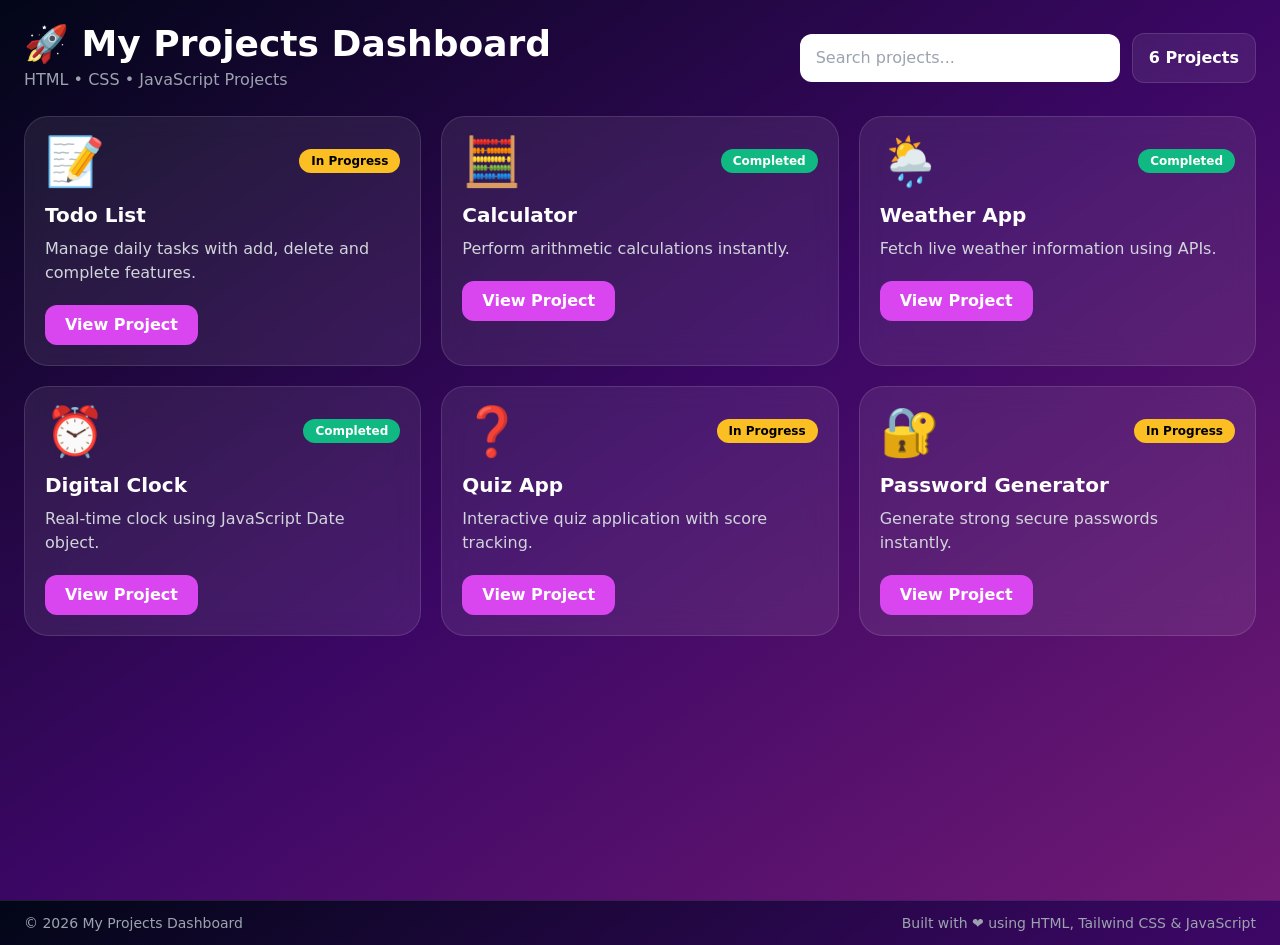
==== index.html @ 72db45e5 "added a calculator project" ====
<!DOCTYPE html>
<html lang="en">
<head>
<meta charset="UTF-8">
<meta name="viewport" content="width=device-width, initial-scale=1.0">
<title>My Projects Dashboard</title>

<script src="tailwind-min.js"></script>

<style>
    *{
        scrollbar-width: thin;
        scrollbar-color: rgba(255,255,255,.3) transparent;
    }

    ::-webkit-scrollbar{
        width:6px;
    }

    ::-webkit-scrollbar-track{
        background:transparent;
    }

    ::-webkit-scrollbar-thumb{
        background:rgba(255,255,255,.25);
        border-radius:20px;
    }

    .glass{
        backdrop-filter: blur(16px);
        background: rgba(255,255,255,.08);
        border:1px solid rgba(255,255,255,.12);
    }
</style>
</head>

<body class="h-screen overflow-hidden bg-gradient-to-br from-slate-950 via-purple-950 to-fuchsia-900 text-white">

<div class="h-screen flex flex-col">

    <!-- Header -->
    <header class="flex-shrink-0 px-6 py-6">

        <div class="max-w-7xl mx-auto">

            <div class="flex flex-col md:flex-row md:items-center md:justify-between gap-4">

                <div>
                    <h1 class="text-3xl md:text-4xl font-bold">
                        🚀 My Projects Dashboard
                    </h1>

                    <p class="text-gray-400 mt-1">
                        HTML • CSS • JavaScript Projects
                    </p>
                </div>

                <div class="flex items-center gap-3">

                    <input
                        type="text"
                        id="search"
                        placeholder="Search projects..."
                        class="w-full md:w-80 px-4 py-3 rounded-xl text-black outline-none"
                    >

                    <div
                        id="projectCount"
                        class="glass px-4 py-3 rounded-xl font-semibold whitespace-nowrap"
                    >
                        6 Projects
                    </div>

                </div>

            </div>

        </div>

    </header>

    <!-- Projects Scroll Area -->
    <main class="flex-1 overflow-y-auto px-6 pb-6">

        <div
            id="projectContainer"
            class="max-w-7xl mx-auto grid sm:grid-cols-2 lg:grid-cols-3 gap-5"
        >

            <!-- Todo -->
            <div class="card glass rounded-3xl p-5 transition hover:-translate-y-2 duration-300"
                 data-name="todo list">

                <div class="flex justify-between items-center mb-4">
                    <div class="text-5xl">📝</div>

                    <span class="status-badge"></span>
                </div>

                <h2 class="text-xl font-bold mb-2">
                    Todo List
                </h2>

                <p class="text-gray-300 mb-5">
                    Manage daily tasks with add, delete and complete features.
                </p>

                <a
                    href="#"
                    target="_blank"
                    class="inline-block bg-fuchsia-500 hover:bg-fuchsia-400 px-5 py-2 rounded-xl font-semibold transition"
                >
                    View Project
                </a>

            </div>

            <!-- Calculator -->
            <div class="card glass rounded-3xl p-5 transition hover:-translate-y-2 duration-300"
                 data-name="calculator">

                <div class="flex justify-between items-center mb-4">
                    <div class="text-5xl">🧮</div>

                  <span class="status-badge"></span>
                </div>

                <h2 class="text-xl font-bold mb-2">
                    Calculator
                </h2>

                <p class="text-gray-300 mb-5">
                    Perform arithmetic calculations instantly.
                </p>

                <a
                    href="projects/calculator/index.html"
                    target="_blank"
                    class="inline-block bg-fuchsia-500 hover:bg-fuchsia-400 px-5 py-2 rounded-xl font-semibold transition"
                >
                    View Project
                </a>

            </div>

            <!-- Weather -->
            <div class="card glass rounded-3xl p-5 transition hover:-translate-y-2 duration-300"
                 data-name="weather app">

                <div class="flex justify-between items-center mb-4">
                    <div class="text-5xl">🌦️</div>

                   <span class="status-badge"></span>
                </div>

                <h2 class="text-xl font-bold mb-2">
                    Weather App
                </h2>

                <p class="text-gray-300 mb-5">
                    Fetch live weather information using APIs.
                </p>

                <a
                    href="projects/weather/index.html"
                    target="_blank"
                    class="inline-block bg-fuchsia-500 hover:bg-fuchsia-400 px-5 py-2 rounded-xl font-semibold transition"
                >
                    View Project
                </a>

            </div>

            <!-- Digital Clock -->
            <div class="card glass rounded-3xl p-5 transition hover:-translate-y-2 duration-300"
                 data-name="digital clock">

                <div class="flex justify-between items-center mb-4">
                    <div class="text-5xl">⏰</div>

                   <span class="status-badge"></span>
                </div>

                <h2 class="text-xl font-bold mb-2">
                    Digital Clock
                </h2>

                <p class="text-gray-300 mb-5">
                    Real-time clock using JavaScript Date object.
                </p>

                <a
                    href="projects/clock/index.html"
                    target="_blank"
                    class="inline-block bg-fuchsia-500 hover:bg-fuchsia-400 px-5 py-2 rounded-xl font-semibold transition"
                >
                    View Project
                </a>

            </div>

            <!-- Quiz -->
            <div class="card glass rounded-3xl p-5 transition hover:-translate-y-2 duration-300"
                 data-name="quiz app">

                <div class="flex justify-between items-center mb-4">
                    <div class="text-5xl">❓</div>

                   <span class="status-badge"></span>
                </div>

                <h2 class="text-xl font-bold mb-2">
                    Quiz App
                </h2>

                <p class="text-gray-300 mb-5">
                    Interactive quiz application with score tracking.
                </p>

                <a
                    href="#"
                    target="_blank"
                    class="inline-block bg-fuchsia-500 hover:bg-fuchsia-400 px-5 py-2 rounded-xl font-semibold transition"
                >
                    View Project
                </a>

            </div>

            <!-- Password Generator -->
            <div class="card glass rounded-3xl p-5 transition hover:-translate-y-2 duration-300"
                 data-name="password generator">

                <div class="flex justify-between items-center mb-4">
                    <div class="text-5xl">🔐</div>

                   <span class="status-badge"></span>
                </div>

                <h2 class="text-xl font-bold mb-2">
                    Password Generator
                </h2>

                <p class="text-gray-300 mb-5">
                    Generate strong secure passwords instantly.
                </p>

                <a
                    href="#"
                    target="_blank"
                    class="inline-block bg-fuchsia-500 hover:bg-fuchsia-400 px-5 py-2 rounded-xl font-semibold transition"
                >
                    View Project
                </a>

            </div>

        </div>

        <div
            id="noResults"
            class="hidden text-center text-xl mt-10"
        >
            😢 No projects found
        </div>

    </main>

</div>

<script>
const search = document.getElementById("search");
const cards = document.querySelectorAll(".card");
const projectCount = document.getElementById("projectCount");
const noResults = document.getElementById("noResults");


document.querySelectorAll(".card").forEach(card => {

    const link = card.querySelector("a");
    const badge = card.querySelector(".status-badge");

    if (link.getAttribute("href") === "#") {

        badge.textContent = "In Progress";

        badge.className =
            "status-badge bg-amber-400 text-black px-3 py-1 rounded-full text-xs font-semibold";

    } else {

        badge.textContent = "Completed";

        badge.className =
            "status-badge bg-emerald-500 text-white px-3 py-1 rounded-full text-xs font-semibold";

    }

});

search.addEventListener("input", () => {

    const value = search.value.toLowerCase();
    let visible = 0;

    cards.forEach(card => {

        const name = card.dataset.name.toLowerCase();

        if(name.includes(value)){
            card.style.display = "block";
            visible++;
        }else{
            card.style.display = "none";
        }

    });

    projectCount.textContent =
        `${visible} Project${visible !== 1 ? "s" : ""}`;

    noResults.classList.toggle("hidden", visible !== 0);
});
</script>


<footer class="flex-shrink-0 border-t border-white/10 px-6 py-3">
    <div class="max-w-7xl mx-auto flex justify-between items-center text-sm text-gray-400">

        <p>
            © 2026 My Projects Dashboard
        </p>

        <p>
            Built with ❤️ using HTML, Tailwind CSS & JavaScript
        </p>

    </div>
</footer>
</body>
</html>
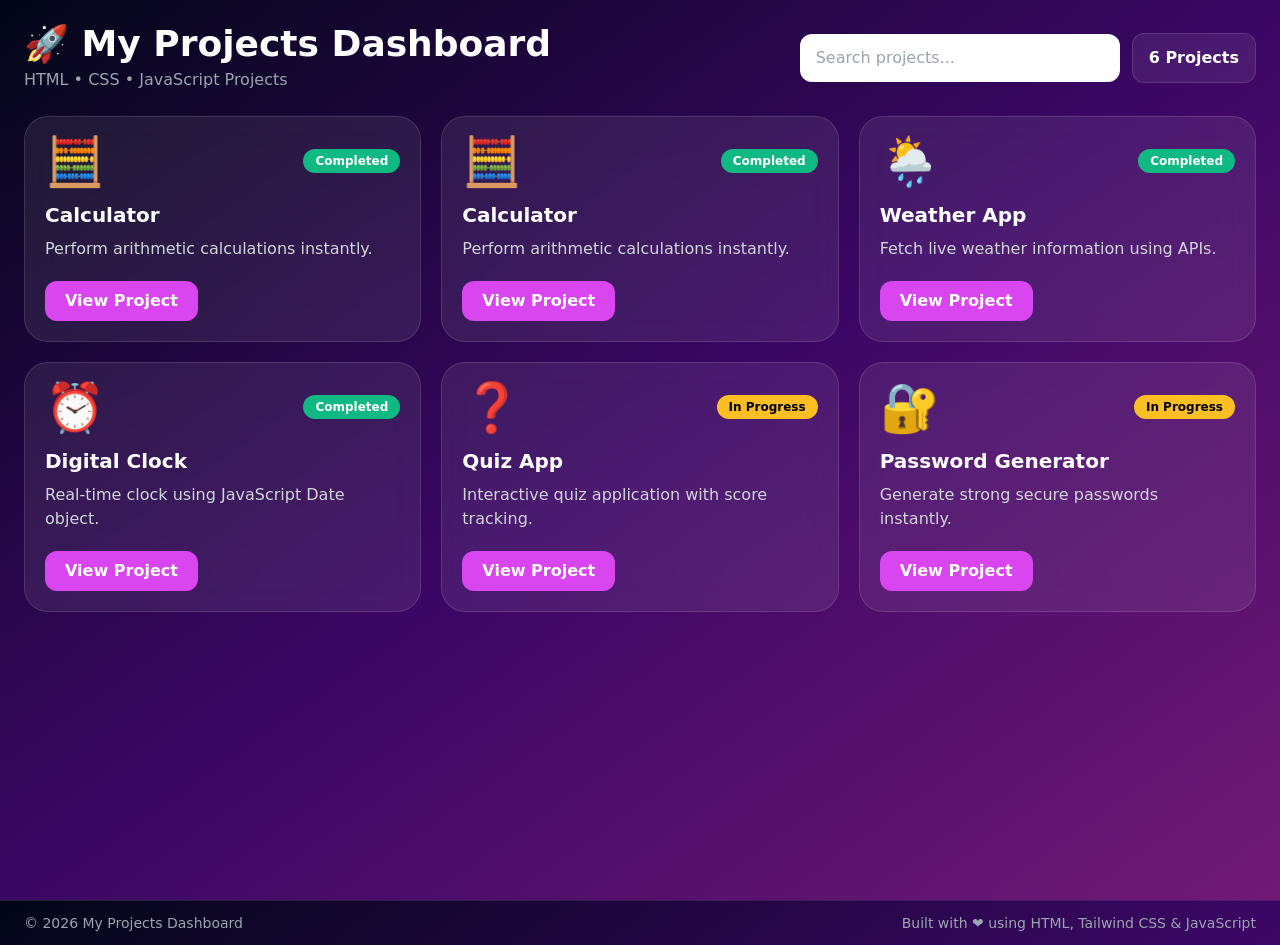
==== commit 2ada7767: "Update index.html" ====
--- a/index.html
+++ b/index.html
@@ -88,32 +88,30 @@
         >
 
             <!-- Todo -->
-            <div class="card glass rounded-3xl p-5 transition hover:-translate-y-2 duration-300"
-                 data-name="todo list">
-
-                <div class="flex justify-between items-center mb-4">
-                    <div class="text-5xl">📝</div>
-
-                    <span class="status-badge"></span>
-                </div>
-
-                <h2 class="text-xl font-bold mb-2">
-                    Todo List
-                </h2>
-
-                <p class="text-gray-300 mb-5">
-                    Manage daily tasks with add, delete and complete features.
-                </p>
-
-                <a
-                    href="#"
-                    target="_blank"
-                    class="inline-block bg-fuchsia-500 hover:bg-fuchsia-400 px-5 py-2 rounded-xl font-semibold transition"
-                >
-                    View Project
-                </a>
-
-            </div>
+    
+               <div class="card glass rounded-3xl p-5 transition hover:-translate-y-2 duration-300"
+                    data-name="calculator">
+               
+                   <div class="flex justify-between items-center mb-4">
+                       <div class="text-5xl">🧮</div>
+                       <span class="status-badge"></span>
+                   </div>
+               
+                   <h2 class="text-xl font-bold mb-2">
+                       Calculator
+                   </h2>
+               
+                   <p class="text-gray-300 mb-5">
+                       Perform arithmetic calculations instantly.
+                   </p>
+               
+                   <a href="projects/calculator/index.html"
+                      target="_blank"
+                      class="inline-block bg-fuchsia-500 hover:bg-fuchsia-400 px-5 py-2 rounded-xl font-semibold transition">
+                       View Project
+                   </a>
+               
+               </div>
 
             <!-- Calculator -->
             <div class="card glass rounded-3xl p-5 transition hover:-translate-y-2 duration-300"
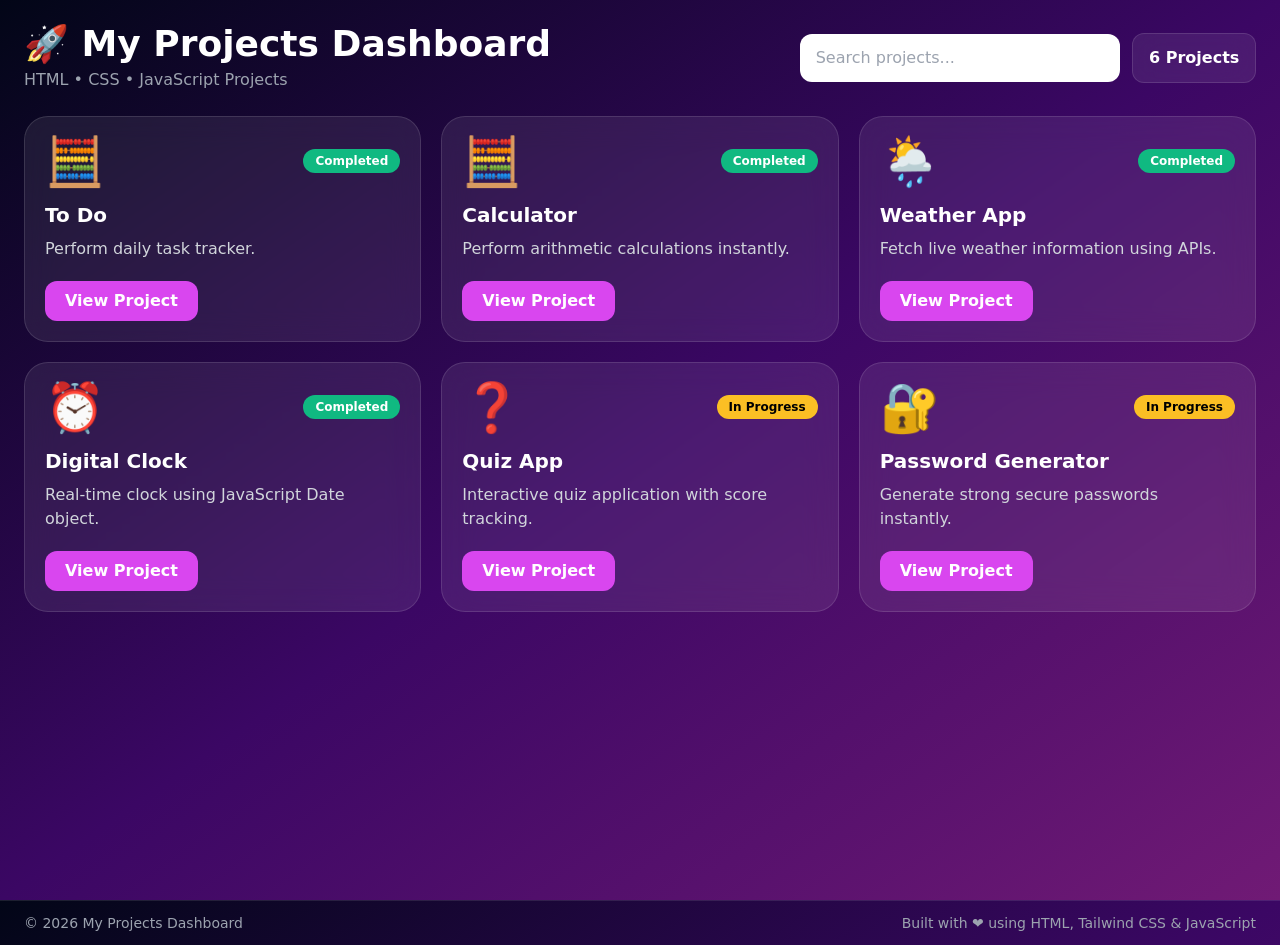
==== commit 79758500: "Update index.html" ====
--- a/index.html
+++ b/index.html
@@ -98,14 +98,14 @@
                    </div>
                
                    <h2 class="text-xl font-bold mb-2">
-                       Calculator
+                       To Do
                    </h2>
                
                    <p class="text-gray-300 mb-5">
-                       Perform arithmetic calculations instantly.
+                       Perform daily task tracker.
                    </p>
                
-                   <a href="projects/calculator/index.html"
+                   <a href="projects/todo_app/index.html"
                       target="_blank"
                       class="inline-block bg-fuchsia-500 hover:bg-fuchsia-400 px-5 py-2 rounded-xl font-semibold transition">
                        View Project
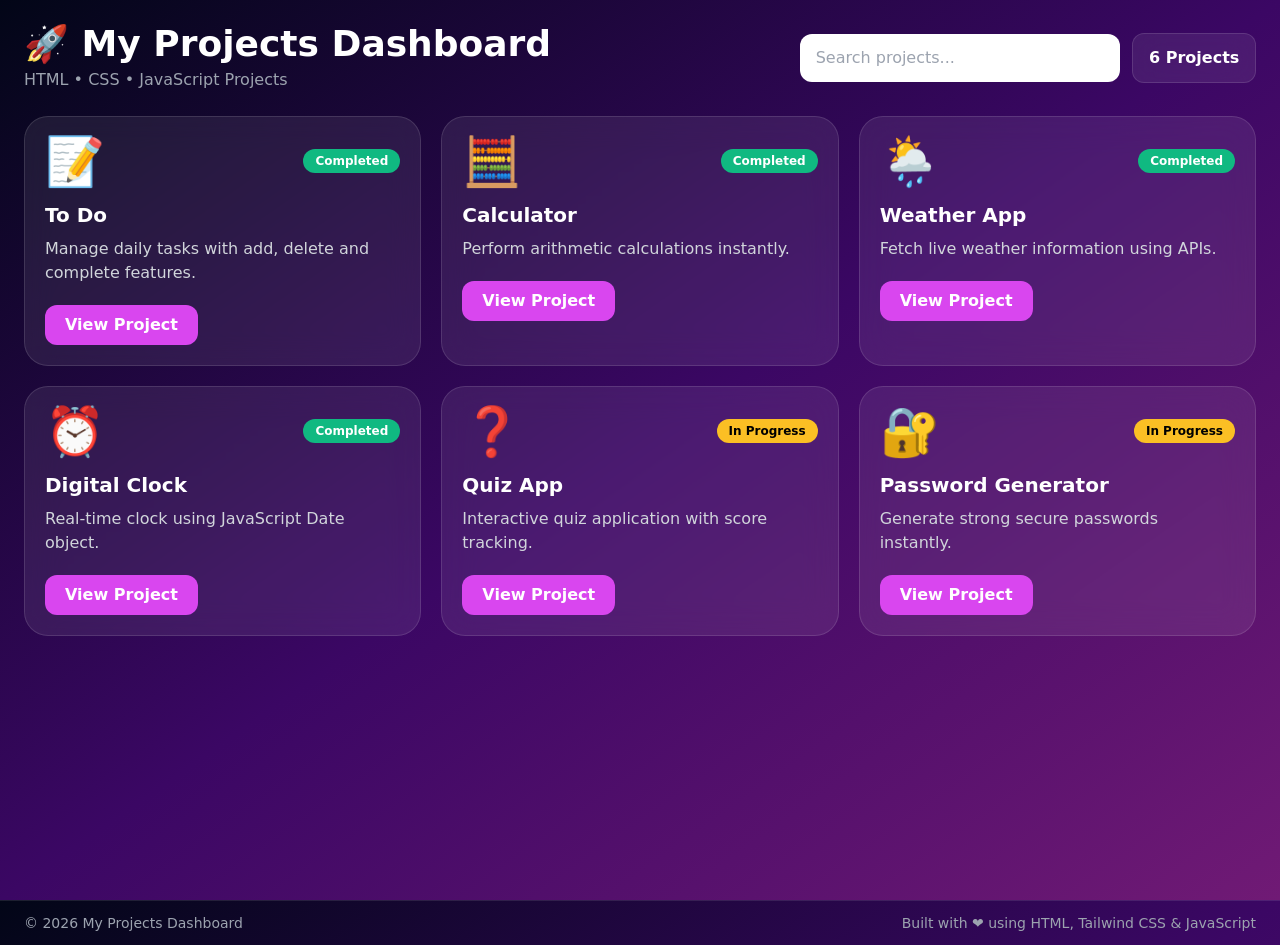
==== commit 2dc22631: "Update index.html icons" ====
--- a/index.html
+++ b/index.html
@@ -93,7 +93,7 @@
                     data-name="calculator">
                
                    <div class="flex justify-between items-center mb-4">
-                       <div class="text-5xl">🧮</div>
+                       <div class="text-5xl">📝</div>
                        <span class="status-badge"></span>
                    </div>
                
@@ -102,7 +102,7 @@
                    </h2>
                
                    <p class="text-gray-300 mb-5">
-                       Perform daily task tracker.
+                       Manage daily tasks with add, delete and complete features.
                    </p>
                
                    <a href="projects/todo_app/index.html"
